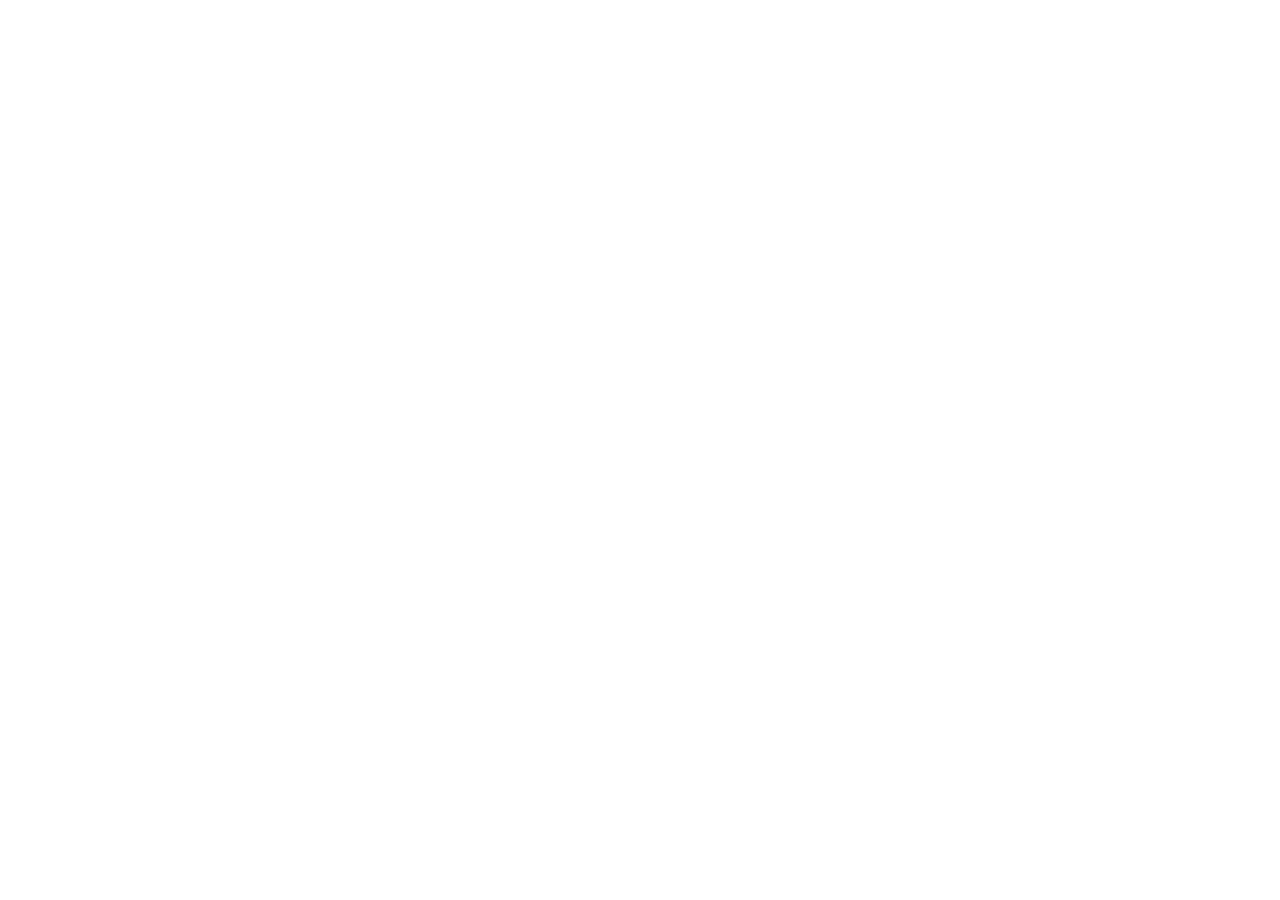
==== index.html @ 7d46a233 "Deploy SmartCanteen+ demo" ====
<!doctype html>
<html lang="th">
  <head>
    <meta charset="UTF-8" />
    <meta name="viewport" content="width=device-width, initial-scale=1.0" />
    <meta name="theme-color" content="#6d36c8" />
    <title>SmartCanteen+</title>
    <script type="module" crossorigin src="/SmartCanteen-Plus-Demo/assets/index-C2CL56dM.js"></script>
    <link rel="stylesheet" crossorigin href="/SmartCanteen-Plus-Demo/assets/index-DDewKXZe.css">
  </head>
  <body>
    <div id="root"></div>
  </body>
</html>
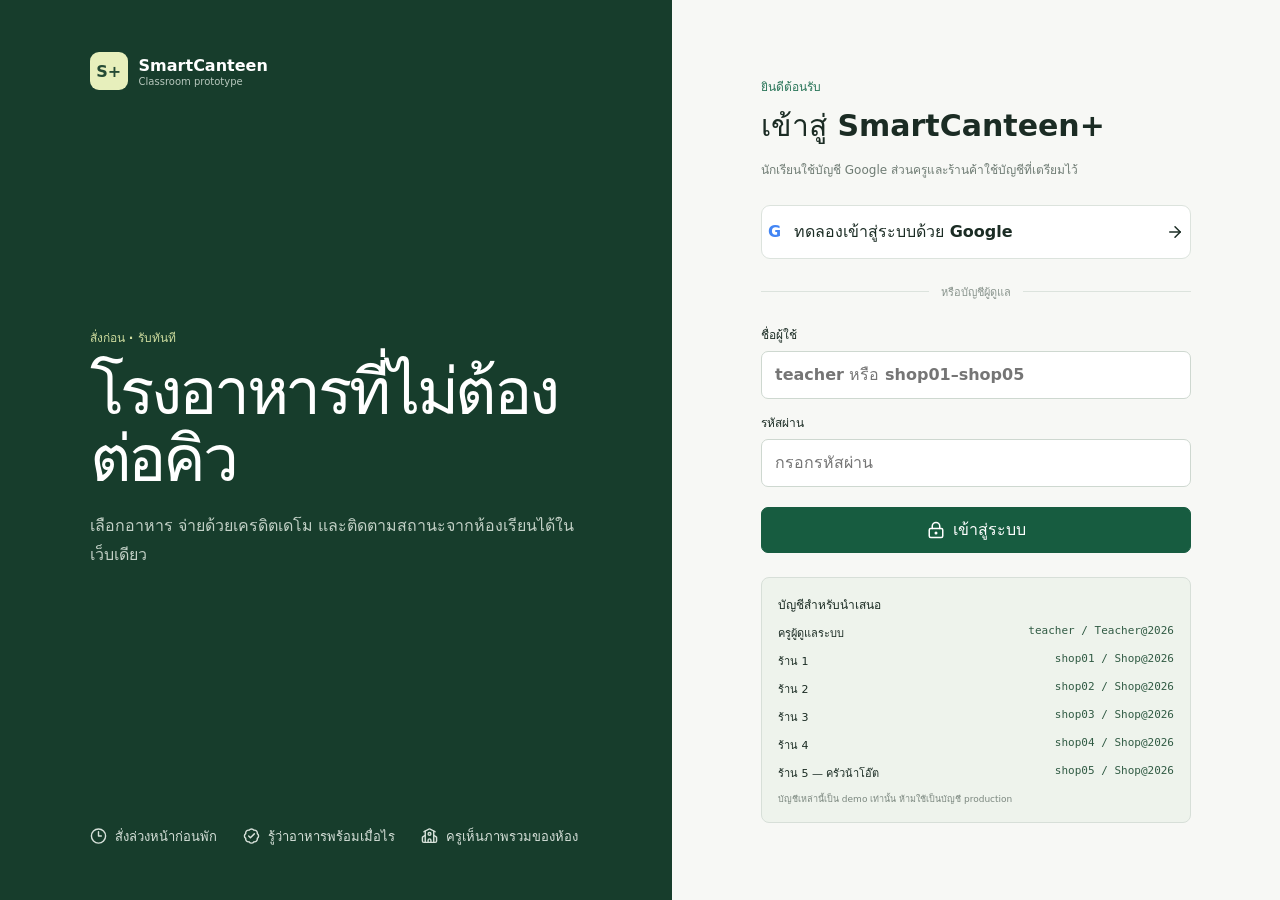
==== commit 330df507: "Add OAuth privacy and terms pages" ====
--- a/index.html
+++ b/index.html
@@ -5,8 +5,8 @@
     <meta name="viewport" content="width=device-width, initial-scale=1.0" />
     <meta name="theme-color" content="#6d36c8" />
     <title>SmartCanteen+</title>
-    <script type="module" crossorigin src="/SmartCanteen-Plus-Demo/assets/index-C2CL56dM.js"></script>
-    <link rel="stylesheet" crossorigin href="/SmartCanteen-Plus-Demo/assets/index-DDewKXZe.css">
+    <script type="module" crossorigin src="/assets/index-BUdzthE3.js"></script>
+    <link rel="stylesheet" crossorigin href="/assets/index-DDewKXZe.css">
   </head>
   <body>
     <div id="root"></div>
--- a/assets/index-DDewKXZe.css
+++ b/assets/index-DDewKXZe.css
@@ -0,0 +1 @@
+@import"https://fonts.googleapis.com/css2?family=IBM+Plex+Sans+Thai:wght@400;500;600;700&display=swap";:root{font-family:IBM Plex Sans Thai,system-ui,sans-serif;color:#231b2e;background:#f6f4f8;font-synthesis:none;--purple: #6d36c8;--purple-dark: #4a168f;--lavender: #eddcff;--green: #16825d;--border: #e6e0e9}body{margin:0;min-width:320px;min-height:100vh}button,input{font:inherit}.app-shell{min-height:100vh;display:grid;grid-template-columns:245px 1fr}.sidebar{background:#21152f;color:#fff;padding:28px 20px;position:fixed;inset:0 auto 0 0;width:245px;display:flex;flex-direction:column;z-index:4}.brand{display:flex;align-items:center;gap:11px;font-size:18px;font-weight:700;padding:0 7px 30px}.brand-mark{width:36px;height:36px;display:grid;place-items:center;border-radius:12px;background:linear-gradient(145deg,#c8a8ff,#8650df);color:#241535}.sidebar nav{display:grid;gap:7px}.sidebar nav button{background:transparent;border:0;color:#baafc8;border-radius:12px;padding:12px 14px;display:flex;align-items:center;gap:13px;text-align:left;transition:.2s}.sidebar nav button:hover,.sidebar nav button.active{background:#3b2850;color:#fff}.sidebar-foot{margin-top:auto;background:#2e2040;border:1px solid #493760;padding:13px;border-radius:14px;display:flex;gap:10px;align-items:flex-start}.sidebar-foot strong,.sidebar-foot small{display:block}.sidebar-foot strong{font-size:12px}.sidebar-foot small{color:#a99cb9;font-size:10px;margin-top:2px}.status-dot{width:8px;height:8px;flex:0 0 8px;border-radius:50%;background:#f3a638;display:inline-block}.status-dot.online{background:#35c58b;box-shadow:0 0 0 4px #35c58b21}main{grid-column:2;min-width:0}.topbar{height:98px;background:#ffffffdb;-webkit-backdrop-filter:blur(16px);backdrop-filter:blur(16px);border-bottom:1px solid var(--border);display:flex;justify-content:space-between;align-items:center;padding:18px clamp(24px,4vw,58px);position:sticky;top:0;z-index:3}.topbar h1{font-size:24px;margin:2px 0 0}.eyebrow{color:#7b7086;text-transform:uppercase;letter-spacing:.07em;font-size:11px;font-weight:600;margin:0}.top-actions{display:flex;gap:12px;align-items:center}.icon-button{border:1px solid var(--border);background:#fff;border-radius:50%;width:42px;height:42px;display:grid;place-items:center;color:#5d5267}.avatar{width:42px;height:42px;display:grid;place-items:center;border-radius:50%;background:#e7d3ff;color:#57229b;font-weight:700}.avatar.large{width:54px;height:54px;font-size:20px}.avatar.small{width:38px;height:38px}.content{padding:26px clamp(24px,4vw,58px) 60px;max-width:1450px;margin:0 auto}.demo-banner{display:flex;align-items:center;gap:10px;background:#fff8dd;color:#69550c;border:1px solid #efdfa1;padding:11px 15px;border-radius:12px;font-size:12px;margin-bottom:22px}.dashboard-grid{display:grid;grid-template-columns:minmax(0,1fr) 310px;gap:24px}.primary-column{min-width:0}.balance-card{background:radial-gradient(circle at 85% 20%,rgba(255,255,255,.25),transparent 25%),linear-gradient(135deg,#7c3bd1,#a65ee4 55%,#cd83eb);color:#fff;border-radius:25px;padding:26px 28px 22px;min-height:216px;display:flex;flex-direction:column;box-shadow:0 18px 40px #662ba630;overflow:hidden;position:relative}.balance-card:after{content:"";position:absolute;width:180px;height:180px;border:35px solid rgba(255,255,255,.09);border-radius:50%;right:-75px;bottom:-110px}.card-top,.card-bottom{display:flex;align-items:center;justify-content:space-between;position:relative;z-index:1}.card-top{font-size:13px}.pill{background:#ffffffe6;color:var(--green);padding:7px 11px;border-radius:99px;display:inline-flex;gap:8px;align-items:center;font-size:11px;font-weight:600}.pill.danger{color:#b22e45}.balance{font-size:clamp(39px,5vw,58px);margin:20px 0 auto;letter-spacing:-.04em;position:relative;z-index:1}.card-bottom{border-top:1px solid rgba(255,255,255,.25);padding-top:16px;font-size:12px}.card-bottom span{display:flex;align-items:center;gap:8px}.section-block{margin-top:30px}.section-heading{display:flex;align-items:end;justify-content:space-between;margin-bottom:14px}.section-heading h2,.flow-card h2,.history-card h2{margin:3px 0 0;font-size:20px}.text-button{color:var(--purple);border:0;background:transparent;font-weight:600;font-size:12px}.text-button.centered{display:block;margin:10px auto 0}.quick-grid{display:grid;grid-template-columns:repeat(2,1fr);gap:14px}.quick-card{border:1px solid var(--border);background:#fff;border-radius:17px;padding:18px;display:grid;grid-template-columns:auto 1fr auto;align-items:center;gap:14px;text-align:left;transition:.2s}.quick-card:hover{transform:translateY(-2px);box-shadow:0 12px 28px #301f4014}.quick-card.purple{background:var(--lavender);border-color:transparent}.quick-icon{width:46px;height:46px;background:#f5edff;color:var(--purple);display:grid;place-items:center;border-radius:14px}.quick-card:not(.purple) .quick-icon{background:#f4f1f6}.quick-card strong,.quick-card small{display:block}.quick-card strong{font-size:15px}.quick-card small{color:#766b80;font-size:11px;margin-top:3px}.quick-card b{color:var(--purple);font-size:19px}.transaction-list{background:#fff;border:1px solid var(--border);border-radius:17px;overflow:hidden}.transaction-row{display:grid;grid-template-columns:auto 1fr auto auto;align-items:center;gap:13px;padding:15px 17px;border-bottom:1px solid #eeeaf0}.transaction-row:last-child{border-bottom:0}.tx-icon{width:39px;height:39px;border-radius:12px;display:grid;place-items:center;background:#f2eef4;color:#675b70}.tx-icon.positive{background:#e4f8ef;color:var(--green)}.tx-main strong,.tx-main span,.tx-meta strong,.tx-meta span{display:block}.tx-main strong,.tx-meta strong{font-size:13px}.tx-main span,.tx-meta span{color:#857a8d;font-size:10px;margin-top:2px}.tx-meta{text-align:right}.tx-label{background:#f4f0f6;color:#776c80;font-size:9px;padding:4px 7px;border-radius:99px}.green{color:var(--green)!important}.red{color:#c43b50!important}.info-column{display:grid;align-content:start;gap:16px}.profile-card,.security-card,.summary-card,.flow-card,.history-card{background:#fff;border:1px solid var(--border);border-radius:19px;padding:21px}.profile-head{display:flex;gap:13px;align-items:center}.profile-head strong,.profile-head span{display:block}.profile-head strong{font-size:14px}.profile-head span{color:#857a8d;font-size:11px;margin-top:3px}.divider{height:1px;background:var(--border);margin:18px 0}.detail-row{display:flex;justify-content:space-between;font-size:12px}.secondary-button,.primary-button{width:100%;border-radius:12px;min-height:44px;display:flex;align-items:center;justify-content:center;gap:8px;font-weight:600}.secondary-button{border:1px solid var(--border);background:#faf8fb;margin-top:17px;color:#4e4258}.danger-outline{color:#b23048;border-color:#efc3cb;background:#fff8f9}.security-card{display:flex;gap:13px;background:#f0e9fb;border-color:#e3d5f7}.shield-bubble{width:43px;height:43px;flex:0 0 43px;display:grid;place-items:center;background:#fff;color:var(--purple);border-radius:14px}.security-card strong{font-size:13px}.security-card p{color:#71647c;font-size:10px;line-height:1.6;margin:5px 0 0}.flow-layout{display:grid;grid-template-columns:minmax(0,680px) 300px;gap:24px;align-items:start}.flow-card{padding:clamp(24px,4vw,42px)}.flow-card h2{font-size:25px}.muted{color:#817688;font-size:12px}.stepper{display:flex;align-items:center;margin-bottom:30px}.stepper span{width:28px;height:28px;border-radius:50%;border:1px solid var(--border);display:grid;place-items:center;color:#968b9e;font-size:11px}.stepper span.done{background:var(--purple);color:#fff;border-color:var(--purple)}.stepper i{height:1px;flex:1;background:var(--border)}.amount-grid{display:grid;grid-template-columns:repeat(3,1fr);gap:10px;margin:24px 0}.amount-grid button{border:1px solid var(--border);background:#fff;border-radius:12px;min-height:50px;font-weight:600;color:#4c4057}.amount-grid button.selected{border:2px solid var(--purple);background:#f5edff;color:var(--purple)}.field-label{display:grid;gap:7px;font-size:12px;font-weight:600;margin:18px 0}.field-label input{border:1px solid #d9d1dd;border-radius:11px;min-height:47px;padding:0 14px;outline:none}.field-label input:focus{border-color:var(--purple);box-shadow:0 0 0 3px #6d36c81a}.field-label small{color:#8e8395;font-weight:400}.primary-button{border:0;background:var(--purple);color:#fff;margin-top:22px}.primary-button:hover{background:var(--purple-dark)}.primary-button:disabled{cursor:not-allowed;opacity:.45}.summary-card h3{margin:5px 0 15px}.summary-line,.summary-total{display:flex;justify-content:space-between;align-items:center;font-size:12px;padding:12px 0;border-bottom:1px solid var(--border)}.summary-total{border:0;margin-top:8px;font-size:14px}.summary-total strong{color:var(--purple);font-size:18px}.safe-note{background:#edf8f3;color:#376c59;border-radius:11px;padding:10px;display:flex;gap:8px;font-size:10px;line-height:1.5}.check-list{padding-left:18px;color:#706576;font-size:11px;line-height:2}.qr-wrap{text-align:center;margin:22px auto}.qr-wrap strong,.qr-wrap span{display:block}.qr-wrap strong{font-size:25px;margin-top:13px}.qr-wrap span{color:#887d90;font-size:10px}.qr-code{width:190px;height:190px;margin:auto;padding:15px;display:grid;grid-template-columns:repeat(9,1fr);grid-template-rows:repeat(9,1fr);gap:2px;background:#fff;border:1px solid var(--border);box-shadow:0 14px 35px #301f401f}.qr-code i.dark{background:#24172e}.waiting{display:flex;align-items:center;gap:11px;background:#fff8df;padding:12px;border-radius:12px;color:#68540a}.waiting strong,.waiting small{display:block}.waiting strong{font-size:12px}.waiting small{font-size:9px}.spinner{width:22px;height:22px;border-radius:50%;border:2px solid #dbc975;border-top-color:#7d6508;animation:spin 1s linear infinite}@keyframes spin{to{transform:rotate(360deg)}}.recipient-preview{display:flex;gap:11px;align-items:center;padding:12px;background:#edf8f3;border-radius:12px;color:#356a57}.recipient-preview.invalid{background:#fff0f2;color:#9c3042}.recipient-preview strong,.recipient-preview small{display:block}.recipient-preview strong{font-size:12px}.recipient-preview small{font-size:10px;opacity:.75}.history-card{padding:0;overflow:hidden}.history-head{padding:24px;display:flex;justify-content:space-between;align-items:end}.history-head>span{color:#8e8395;font-size:11px}.filters{display:flex;gap:8px;padding:0 24px 18px;overflow-x:auto}.filters button{border:1px solid var(--border);background:#fff;color:#786d80;border-radius:99px;padding:7px 14px;white-space:nowrap;font-size:11px}.filters button.active{background:var(--purple);color:#fff;border-color:var(--purple)}.large-list{border:0;border-radius:0}.large-list .transaction-row{padding:18px 24px}.empty-state{min-height:250px;display:flex;flex-direction:column;gap:8px;align-items:center;justify-content:center;color:#9a90a1}.empty-state strong{color:#554a5e}.toast{position:fixed;right:26px;bottom:26px;z-index:10;background:#251a2e;color:#fff;border-radius:12px;padding:13px 18px;display:flex;gap:9px;align-items:center;box-shadow:0 16px 45px #1c122340;font-size:12px}.toast span{color:#53d7a2;font-size:18px}.mobile-nav{display:none}.icon{display:block}@media(max-width:1000px){.dashboard-grid{grid-template-columns:1fr}.info-column{grid-template-columns:repeat(2,1fr)}.flow-layout{grid-template-columns:1fr}.summary-card{order:-1}}@media(max-width:720px){.app-shell{display:block}.sidebar{display:none}main{padding-bottom:76px}.topbar{height:82px;padding:14px 18px}.topbar h1{font-size:19px}.content{padding:16px 14px 28px}.demo-banner{align-items:flex-start;font-size:10px}.dashboard-grid{display:block}.info-column{grid-template-columns:1fr;margin-top:18px}.balance-card{min-height:190px;border-radius:21px;padding:21px}.balance{font-size:42px}.quick-card{grid-template-columns:auto 1fr;padding:14px}.quick-card b{display:none}.quick-icon{width:40px;height:40px}.transaction-row{grid-template-columns:auto 1fr auto;gap:10px}.tx-label{display:none}.tx-main span{max-width:125px;overflow:hidden;white-space:nowrap;text-overflow:ellipsis}.mobile-nav{position:fixed;display:grid;grid-template-columns:repeat(4,1fr);inset:auto 0 0;height:72px;background:#fffffff5;-webkit-backdrop-filter:blur(15px);backdrop-filter:blur(15px);border-top:1px solid var(--border);z-index:6;padding-bottom:env(safe-area-inset-bottom)}.mobile-nav button{border:0;background:transparent;color:#8c8094;display:flex;flex-direction:column;align-items:center;justify-content:center;gap:3px;font-size:9px}.mobile-nav button.active{color:var(--purple)}.flow-card,.summary-card{border-radius:16px}.amount-grid{grid-template-columns:repeat(2,1fr)}.toast{right:14px;left:14px;bottom:87px;justify-content:center}.top-actions .icon-button{display:none}}:root{font-family:IBM Plex Sans Thai,system-ui,sans-serif;color:#1b2c24;background:#f4f6f2;--ink:#1b2c24;--muted:#6f7c74;--green:#175c40;--green-2:#267356;--soft:#eaf1eb;--line:#dce3dd;--surface:#fff;--danger:#ad3a42;--amber:#b97818}*{box-sizing:border-box}body{margin:0;min-width:320px;min-height:100vh;background:#f4f6f2}button,input,select{font:inherit}button{cursor:pointer}button:focus-visible,input:focus-visible,select:focus-visible{outline:3px solid #9bb9a6;outline-offset:2px}.kicker{margin:0 0 6px;color:var(--green-2);font-size:12px;font-weight:600}.muted{color:var(--muted);line-height:1.6}.wordmark{display:flex;align-items:center;gap:11px}.wordmark>span{display:grid;place-items:center;width:38px;height:38px;border-radius:9px;background:var(--green);color:#fff;font-weight:700}.wordmark strong,.wordmark small{display:block}.wordmark small{color:#819087;font-size:10px;margin-top:1px}.wordmark.light{color:#fff}.wordmark.light>span{background:#e7efbc;color:#244a35}.wordmark.light small{color:#b7c7bd}.login-page{min-height:100vh;display:grid;grid-template-columns:minmax(380px,1.05fr) minmax(430px,.95fr)}.login-story{padding:52px clamp(42px,7vw,96px);background:#173d2c;color:#fff;display:flex;flex-direction:column;justify-content:space-between}.story-copy{max-width:620px}.story-copy .kicker{color:#cfdd9f}.story-copy h1{font-size:clamp(44px,5vw,72px);line-height:1.04;letter-spacing:-.05em;margin:12px 0 20px;max-width:700px}.story-copy>p:last-child{color:#c2d0c6;max-width:520px;line-height:1.8}.story-points{display:flex;gap:26px;flex-wrap:wrap;color:#d7e1da;font-size:13px}.story-points span{display:flex;align-items:center;gap:8px}.story-points svg{width:17px}.login-panel{display:grid;place-items:center;padding:40px;background:#f7f8f5}.login-box{width:min(100%,430px)}.login-box h2{font-size:30px;margin:5px 0 8px}.google-button{width:100%;min-height:54px;margin-top:25px;border:1px solid var(--line);border-radius:9px;background:#fff;color:var(--ink);display:flex;align-items:center;justify-content:center;gap:13px;font-weight:600}.google-button svg{margin-left:auto}.google-mark{font-weight:700;color:#4285f4}.divider-label{display:flex;align-items:center;gap:12px;color:#8a958e;font-size:11px;margin:24px 0}.divider-label:before,.divider-label:after{content:"";height:1px;background:var(--line);flex:1}.login-box form label,.wallet-tabs label,.checkout-sheet label,.account-card label,.settings-card label{display:grid;gap:7px;font-size:12px;font-weight:600;margin:14px 0}.login-box input,.wallet-tabs input,.checkout-sheet select,.account-card select,.settings-card input,.filter-row select{width:100%;min-height:48px;border:1px solid #ced8d0;border-radius:7px;background:#fff;padding:0 13px;color:var(--ink);font-size:16px}.form-error{color:var(--danger);font-size:12px}.primary-button,.secondary-button{min-height:46px;border-radius:7px;padding:0 16px;font-weight:600;display:inline-flex;align-items:center;justify-content:center;gap:8px}.primary-button{border:1px solid var(--green);background:var(--green);color:#fff}.primary-button:disabled{opacity:.45;cursor:not-allowed}.secondary-button{border:1px solid var(--line);background:#fff;color:var(--green)}.login-box .primary-button{width:100%;margin-top:6px}.demo-credentials{margin-top:24px;padding:16px;border:1px solid #d7dfd8;border-radius:8px;background:#eef3ec}.demo-credentials>strong{font-size:12px}.demo-credentials>div{display:flex;justify-content:space-between;gap:14px;margin-top:10px;font-size:11px}.demo-credentials code{font-family:ui-monospace,monospace;color:#315b44}.demo-credentials small{display:block;color:#7b877f;font-size:9px;line-height:1.5;margin-top:11px}.shell{min-height:100vh;display:grid;grid-template-columns:236px 1fr}.side-nav{position:fixed;inset:0 auto 0 0;width:236px;background:#fff;border-right:1px solid var(--line);padding:24px 18px;display:flex;flex-direction:column;z-index:10}.side-nav nav{display:grid;gap:5px;margin-top:34px}.side-nav nav button{border:0;background:transparent;min-height:46px;border-radius:7px;padding:0 13px;display:flex;align-items:center;gap:12px;color:#6e7a72;text-align:left}.side-nav nav button.is-active{background:#eaf1eb;color:#184f38;font-weight:600}.side-profile{margin-top:auto;padding-top:18px;border-top:1px solid var(--line);display:grid;grid-template-columns:auto 1fr auto;align-items:center;gap:10px}.side-profile strong,.side-profile small{display:block;white-space:nowrap;overflow:hidden;text-overflow:ellipsis}.side-profile strong{font-size:11px}.side-profile small{font-size:9px;color:var(--muted)}.side-profile button{border:0;background:transparent;color:#7c887f;padding:8px}.avatar{width:36px;height:36px;display:grid;place-items:center;border-radius:50%;background:#dfe9df;color:#28523a;font-weight:700}.avatar.large{width:64px;height:64px;font-size:24px}.workspace{grid-column:2;min-width:0}.app-header{height:94px;padding:18px clamp(24px,4vw,54px);background:#fffffff0;border-bottom:1px solid var(--line);display:flex;align-items:center;justify-content:space-between;position:sticky;top:0;z-index:7}.app-header p{margin:0;color:var(--muted);font-size:11px}.app-header h1{margin:3px 0 0;font-size:23px;font-weight:600}.header-profile{display:flex;align-items:center;gap:11px;font-size:12px}.page-content{max-width:1240px;margin:0 auto;padding:30px clamp(24px,4vw,54px) 64px}.bottom-nav{display:none}.notice{position:fixed;right:24px;bottom:24px;background:#173d2c;color:#fff;padding:12px 17px;border-radius:7px;z-index:30;font-size:12px;box-shadow:0 12px 35px #0d2a1c2e}.wallet-hero{background:#173d2c;color:#fff;min-height:210px;border-radius:11px;padding:28px;display:flex;justify-content:space-between;align-items:flex-start}.wallet-hero span,.wallet-hero small,.wallet-hero strong{display:block}.wallet-hero span{color:#cbd8ce;font-size:12px}.wallet-hero strong{font-size:48px;letter-spacing:-.04em;margin:14px 0}.wallet-hero small{color:#aebfb3;font-size:10px}.wallet-hero button{border:1px solid #698273;background:transparent;color:#fff;padding:10px 13px;border-radius:6px;font-size:11px}.active-order{width:100%;margin-top:14px;border:1px solid #d9e4d9;background:#fff;border-radius:9px;padding:15px 17px;display:grid;grid-template-columns:auto 1fr auto;align-items:center;gap:12px;text-align:left;color:var(--ink)}.active-order small,.active-order strong{display:block}.active-order small{font-size:10px;color:var(--muted)}.active-order strong{font-size:13px;margin-top:3px}.status-dot{width:8px;height:8px;border-radius:50%;background:#aeb7b1}.status-new{background:#b97818!important}.status-accepted{background:#517b9d!important}.status-preparing{background:#916faa!important}.status-ready{background:#238058!important}.status-completed{background:#637168!important}.status-cancelled{background:#ad3a42!important}.home-actions{display:grid;grid-template-columns:1fr 1fr;gap:12px;margin:24px 0}.home-actions button{border:1px solid var(--line);background:#fff;border-radius:9px;padding:20px;display:flex;align-items:center;gap:14px;text-align:left;color:var(--ink)}.home-actions svg{color:var(--green)}.home-actions strong,.home-actions small{display:block}.home-actions strong{font-size:14px}.home-actions small{font-size:10px;color:var(--muted);margin-top:3px}.section{margin-top:30px}.section-title{display:flex;justify-content:space-between;align-items:end;margin-bottom:12px}.section-title h2{font-size:18px;margin:0}.section-title>button{border:0;background:transparent;color:var(--green);font-size:11px}.menu-preview{background:#fff;border:1px solid var(--line);border-radius:9px;overflow:hidden}.menu-preview>button{width:100%;border:0;border-bottom:1px solid #edf0ed;background:#fff;display:grid;grid-template-columns:auto 1fr auto;align-items:center;gap:12px;text-align:left;padding:14px}.menu-preview>button:last-child{border-bottom:0}.menu-preview strong,.menu-preview small{display:block}.menu-preview strong{font-size:12px}.menu-preview small{font-size:9px;color:var(--muted);margin-top:2px}.menu-preview b{font-size:12px}.food-thumb{width:38px;height:38px;border-radius:8px;background:#e8eee2;color:#486044;display:grid;place-items:center;font-weight:700}.food-thumb.large{width:68px;height:68px;font-size:20px}.shop-tabs{display:flex;gap:8px;overflow:auto;padding-bottom:3px}.shop-tabs button{border:1px solid var(--line);background:#fff;color:#66736b;border-radius:6px;padding:9px 14px;white-space:nowrap;font-size:11px}.shop-tabs button.is-active{background:#173d2c;color:#fff;border-color:#173d2c}.search-box{max-width:460px;height:46px;background:#fff;border:1px solid var(--line);border-radius:7px;display:flex;align-items:center;gap:10px;padding:0 13px;margin:18px 0}.search-box input{border:0;outline:0;width:100%;font-size:16px}.menu-list{display:grid;grid-template-columns:1fr 1fr;gap:10px}.menu-list article{border:1px solid var(--line);background:#fff;border-radius:9px;padding:14px;display:grid;grid-template-columns:auto 1fr auto;gap:13px;align-items:center}.menu-list article.is-disabled{opacity:.5}.menu-list p{font-size:10px;color:var(--muted);margin:4px 0}.menu-list b{font-size:12px;color:var(--green)}.add-button,.stepper-control button{width:34px;height:34px;border:1px solid #cbd8ce;background:#fff;color:var(--green);border-radius:6px;display:grid;place-items:center}.stepper-control{display:flex;align-items:center;gap:9px}.stepper-control span{min-width:14px;text-align:center;font-size:12px}.cart-bar{position:fixed;right:28px;bottom:24px;background:#173d2c;color:#fff;border-radius:9px;padding:11px 12px 11px 18px;display:flex;align-items:center;gap:30px;z-index:12;box-shadow:0 14px 35px #14362638}.cart-bar small,.cart-bar strong{display:block}.cart-bar small{font-size:9px;color:#c5d4ca}.cart-bar button{border:0;background:#e4edbd;color:#244631;border-radius:6px;padding:10px 16px;font-weight:600}.modal-backdrop{position:fixed;inset:0;background:#131f1970;display:grid;place-items:center;padding:18px;z-index:40}.checkout-sheet{width:min(100%,480px);max-height:90vh;overflow:auto;background:#fff;border-radius:12px;padding:24px}.checkout-sheet header{display:flex;justify-content:space-between}.checkout-sheet header h2{margin:0}.checkout-sheet header>button{border:0;background:transparent;color:var(--muted)}.checkout-row{display:flex;justify-content:space-between;padding:13px 0;border-bottom:1px solid #edf0ed;font-size:12px}.checkout-total{display:flex;justify-content:space-between;margin-top:18px}.checkout-total strong{font-size:20px}.balance-ok{color:var(--green);font-size:11px}.checkout-sheet .primary-button{width:100%}.orders-list{display:grid;gap:12px}.order-card{background:#fff;border:1px solid var(--line);border-radius:9px;padding:20px}.order-card header,.order-card footer{display:flex;justify-content:space-between;align-items:center}.order-card h2{margin:3px 0 0;font-size:22px}.order-card small{color:var(--muted)}.status-badge{font-size:10px;border-radius:99px;padding:6px 9px;background:#edf0ed}.order-items{display:flex;gap:8px;flex-wrap:wrap;margin:18px 0}.order-items span{font-size:11px;background:#f2f4f1;padding:6px 8px;border-radius:5px}.order-card footer{font-size:12px}.status-track{display:grid;grid-template-columns:repeat(5,1fr);gap:4px;margin-top:16px}.status-track i{height:3px;background:#e1e6e2}.status-track i.done{background:#39775a}.empty-state,.empty-small{min-height:220px;display:flex;flex-direction:column;align-items:center;justify-content:center;text-align:center;color:#89938c}.empty-state strong{color:#405047;margin-top:10px}.empty-state p{font-size:11px}.wallet-layout{display:grid;grid-template-columns:minmax(0,1fr) 340px;gap:18px}.balance-block{background:#173d2c;color:#fff;border-radius:9px;padding:24px}.balance-block span,.balance-block strong{display:block}.balance-block span{font-size:11px;color:#c6d3ca}.balance-block strong{font-size:38px;margin-top:8px}.wallet-tabs{display:grid;grid-template-columns:1fr 1fr;gap:12px;margin-top:12px}.wallet-tabs>section,.transaction-panel,.panel,.settings-card,.account-card{background:#fff;border:1px solid var(--line);border-radius:9px;padding:20px}.wallet-tabs h2,.transaction-panel h2,.settings-card h2{font-size:17px;margin:0}.button-row{display:flex;gap:8px}.button-row>*{flex:1}.qr-result{text-align:center;padding-top:18px}.qr-result img{width:180px;max-width:100%}.qr-result strong,.qr-result p{display:block}.qr-result p{font-size:9px;color:var(--muted);line-height:1.5}.transaction-row{display:flex;align-items:center;justify-content:space-between;padding:12px 0;border-bottom:1px solid #edf0ed}.transaction-row strong,.transaction-row small{display:block}.transaction-row strong{font-size:11px}.transaction-row small{font-size:8px;color:var(--muted);margin-top:3px}.transaction-row b{font-size:11px}.transaction-row b.positive{color:var(--green)}.account-card{max-width:560px;text-align:center;margin:auto}.account-card h2{margin:14px 0 2px}.account-card p{margin:0;color:var(--muted);font-size:12px}.account-card label{text-align:left;margin-top:24px}.demo-note{background:#edf2ea;color:#586a5e;border-radius:6px;padding:12px;font-size:10px;line-height:1.6;margin:16px 0}.danger{color:var(--danger)}.queue-summary,.metric-grid{display:grid;grid-template-columns:repeat(3,1fr);gap:10px;margin-bottom:18px}.queue-summary>div,.metric-grid article{background:#fff;border:1px solid var(--line);border-radius:8px;padding:18px}.queue-summary span,.queue-summary strong,.metric-grid span,.metric-grid strong{display:block}.queue-summary span,.metric-grid span{font-size:10px;color:var(--muted)}.queue-summary strong,.metric-grid strong{font-size:24px;margin-top:6px}.seller-orders{display:grid;grid-template-columns:repeat(2,minmax(0,1fr));gap:12px}.seller-orders article{background:#fff;border:1px solid var(--line);border-radius:9px;padding:18px}.seller-orders header,.seller-orders header>div,.seller-orders footer{display:flex;align-items:center;justify-content:space-between}.seller-orders header>div{justify-content:flex-start;gap:10px}.seller-orders h2{font-size:24px;margin:0}.seller-orders small{font-size:9px;color:var(--muted)}.seller-items{margin:17px 0}.seller-items>div{display:grid;grid-template-columns:28px 1fr;gap:8px;padding:6px 0;font-size:12px}.seller-orders footer{gap:8px}.seller-orders footer .primary-button{margin-left:auto}.text-danger{border:0;background:transparent;color:var(--danger);font-size:9px}.manage-list{background:#fff;border:1px solid var(--line);border-radius:9px;overflow:hidden}.manage-list>div{display:grid;grid-template-columns:auto 1fr auto;align-items:center;gap:12px;padding:14px;border-bottom:1px solid #edf0ed}.manage-list>div:last-child{border-bottom:0}.manage-list strong,.manage-list small{display:block}.manage-list strong{font-size:12px}.manage-list small{font-size:9px;color:var(--muted)}.availability{border:1px solid var(--line);background:#f3f4f2;color:#78837c;border-radius:99px;padding:6px 10px;font-size:9px}.availability.on{background:#e8f3eb;color:#23704d;border-color:#cfe2d4}.class-mark{width:38px;height:38px;display:grid;place-items:center;background:#e8eee7;border-radius:7px;font-size:10px;font-weight:700}.filter-row{display:flex;align-items:end;justify-content:space-between;margin-bottom:16px}.filter-row label{display:grid;gap:6px;font-size:10px}.filter-row select{min-width:180px}.filter-row>span{color:var(--muted);font-size:9px}.metric-grid{grid-template-columns:repeat(4,1fr)}.dashboard-columns{display:grid;grid-template-columns:1.4fr 1fr;gap:12px}.rank-row,.status-row{display:grid;grid-template-columns:auto 1fr auto;align-items:center;gap:10px;padding:12px 0;border-bottom:1px solid #edf0ed}.rank-row>span{width:25px;height:25px;border-radius:50%;display:grid;place-items:center;background:#edf2eb;font-size:9px}.rank-row strong,.rank-row b,.status-row strong,.status-row b{font-size:11px}.status-row strong{text-transform:capitalize}.empty-small{min-height:150px;font-size:11px}.table-list>div{display:grid;grid-template-columns:70px 1fr 1fr 80px 80px;gap:10px;padding:12px 0;border-bottom:1px solid #edf0ed;font-size:10px}.table-list em{font-style:normal;color:var(--muted)}.settings-card{max-width:520px}.settings-card label{display:grid;gap:7px;font-size:11px;margin-top:18px}@media(max-width:900px){.login-page{grid-template-columns:1fr}.login-story{min-height:360px;padding:36px}.login-panel{padding:34px 20px}.story-copy h1{font-size:44px}.wallet-layout,.wallet-tabs,.seller-orders,.dashboard-columns{grid-template-columns:1fr}.metric-grid{grid-template-columns:1fr 1fr}.menu-list{grid-template-columns:1fr}}@media(max-width:720px){.shell{display:block}.side-nav{display:none}.workspace{display:block}.app-header{height:78px;padding:14px 16px}.app-header h1{font-size:19px}.header-profile>span:first-child{display:none}.page-content{padding:18px 14px 96px}.bottom-nav{position:fixed;display:grid;grid-template-columns:repeat(5,1fr);inset:auto 0 0;background:#fffffff7;border-top:1px solid var(--line);z-index:20;padding:6px 4px calc(6px + env(safe-area-inset-bottom));min-height:70px}.bottom-nav button{border:0;background:transparent;color:#7d8981;display:flex;flex-direction:column;align-items:center;justify-content:center;gap:3px;font-size:9px;min-width:0}.bottom-nav button.is-active{color:var(--green);font-weight:600}.login-story{min-height:330px;padding:28px 22px}.story-copy h1{font-size:38px}.story-points{gap:12px}.login-panel{padding:28px 18px}.wallet-hero{min-height:180px;padding:21px}.wallet-hero strong{font-size:40px}.home-actions{grid-template-columns:1fr}.food-thumb.large{width:54px;height:54px}.menu-list article{padding:12px}.cart-bar{left:12px;right:12px;bottom:82px;justify-content:space-between}.checkout-sheet{align-self:end;border-radius:13px 13px 0 0;margin:-18px}.modal-backdrop{place-items:end center;padding:18px 18px 0}.queue-summary{grid-template-columns:repeat(3,1fr)}.queue-summary>div,.metric-grid article{padding:13px}.queue-summary strong,.metric-grid strong{font-size:19px}.seller-orders footer{flex-wrap:wrap}.filter-row{align-items:stretch;flex-direction:column;gap:10px}.filter-row select{width:100%}.table-list>div{grid-template-columns:58px 1fr auto}.table-list>div span:nth-of-type(2),.table-list>div em{display:none}.notice{left:14px;right:14px;bottom:84px;text-align:center}.demo-credentials>div{align-items:flex-start;flex-direction:column;gap:3px}}@media(max-width:420px){.story-points span:nth-child(3){display:none}.login-story{min-height:300px}.story-copy h1{font-size:34px}.shop-tabs{margin-right:-14px}.menu-list article{grid-template-columns:auto 1fr auto}.wallet-tabs>section,.transaction-panel,.panel,.settings-card,.account-card{padding:17px}.button-row{flex-direction:column}}@media(prefers-reduced-motion:reduce){*,*:before,*:after{scroll-behavior:auto!important;animation:none!important;transition:none!important}}.header-profile{border:0;background:transparent;color:var(--ink);padding:4px;border-radius:7px}.header-profile>svg{color:var(--muted)}.category-tabs{display:flex;gap:7px;overflow:auto;margin:12px 0 4px;padding-bottom:3px}.category-tabs button{border:1px solid var(--line);background:#fff;color:var(--muted);padding:7px 12px;border-radius:99px;white-space:nowrap;font-size:10px}.category-tabs button.is-active{background:#e5efe7;border-color:#bfd3c5;color:var(--green);font-weight:600}.menu-category{display:block;color:var(--green-2);font-size:8px;margin-bottom:3px}.food-photo{width:38px;height:38px;border-radius:8px;object-fit:cover;background:#e8eee2}.food-photo.large{width:68px;height:68px}.order-items.detailed{display:grid;gap:8px}.order-items.detailed>div{display:flex;align-items:center;gap:9px}.payment-receiver{display:grid;gap:3px;border:1px solid var(--line);background:#f5f7f3;border-radius:7px;padding:12px;margin:12px 0}.payment-receiver span,.payment-receiver small{font-size:9px;color:var(--muted)}.payment-receiver strong{font-size:12px}.payment-sheet{border-top:1px solid var(--line);margin-top:18px}.payment-sheet>span{display:block;font-size:10px;color:var(--muted);margin:4px 0}.recipient-filters{display:grid;grid-template-columns:1fr 120px;gap:8px}.recipient-filters label{margin:12px 0 6px}.recipient-filters input,.recipient-filters select,.seller-menu-list select{width:100%;min-height:42px;border:1px solid #ced8d0;border-radius:7px;background:#fff;padding:0 10px;color:var(--ink)}.recipient-list{display:grid;gap:6px;max-height:225px;overflow:auto;margin:8px 0 14px}.recipient-list>button{border:1px solid var(--line);background:#fff;border-radius:7px;display:grid;grid-template-columns:auto 1fr;gap:10px;align-items:center;text-align:left;padding:9px}.recipient-list>button.is-selected{border-color:#54846a;background:#edf4ee}.recipient-list strong,.recipient-list small{display:block}.recipient-list strong{font-size:11px}.recipient-list small{font-size:9px;color:var(--muted);margin-top:2px}.transfer-confirm{padding:10px 12px;background:#edf2ea;border-radius:6px;font-size:10px;margin-bottom:10px}.seller-menu-list>div{grid-template-columns:auto minmax(120px,1fr) 130px auto auto}.seller-menu-list label{font-size:8px;color:var(--muted)}.image-coming{border:1px dashed #cbd5ce;background:#f7f8f6;color:#88938c;border-radius:6px;padding:7px 9px;font-size:8px}.image-coming:disabled{cursor:not-allowed}@media(max-width:720px){.food-photo.large{width:54px;height:54px}.recipient-filters{grid-template-columns:1fr}.seller-menu-list>div{grid-template-columns:auto 1fr auto}.seller-menu-list label{grid-column:2/4}.seller-menu-list .image-coming{grid-column:2}.seller-menu-list .availability{grid-column:3}.category-tabs{margin-right:-14px}}.shop-context{display:flex;align-items:center;justify-content:space-between;background:#edf2ea;border-radius:8px;padding:12px 15px;margin-bottom:12px}.shop-context span{font-size:10px;color:var(--muted)}.shop-context strong{font-size:14px}.menu-create-card{background:#173d2c;color:#fff;border-radius:10px;padding:20px;margin-bottom:14px}.menu-create-card .kicker{color:#c9dba8}.menu-create-card h2{margin:0}.menu-create-card .section-title>svg{color:#dce9b6}.menu-create-card label{display:grid;gap:6px;font-size:9px;color:#cad8ce}.menu-create-card input,.menu-create-card select{min-height:43px;border:1px solid #587563;border-radius:7px;background:#fff;padding:0 11px;color:var(--ink)}.menu-create-card .primary-button{background:#e1ecb8;border-color:#e1ecb8;color:#244631;margin-top:13px}.menu-create-card>small{display:block;color:#b8c8bd;font-size:8px;margin-top:8px}.menu-form-grid{display:grid;grid-template-columns:1fr 150px;gap:10px}.classroom-list{display:grid;gap:10px}.classroom-card{background:#fff;border:1px solid var(--line);border-radius:9px;overflow:hidden}.classroom-summary{display:grid;grid-template-columns:1fr auto;align-items:center;gap:12px;padding:12px}.classroom-open{border:0;background:transparent;display:grid;grid-template-columns:auto 1fr auto;align-items:center;gap:12px;text-align:left;color:var(--ink)}.classroom-open strong,.classroom-open small{display:block}.classroom-open strong{font-size:13px}.classroom-open small{font-size:9px;color:var(--muted);margin-top:3px}.classroom-open>svg{color:var(--muted)}.student-control-list{border-top:1px solid var(--line);background:#fafbf9}.student-control-list>div{display:grid;grid-template-columns:auto 1fr auto;align-items:center;gap:11px;padding:12px 16px;border-bottom:1px solid #edf0ed}.student-control-list>div:last-child{border-bottom:0}.student-control-list strong,.student-control-list small{display:block}.student-control-list strong{font-size:11px}.student-control-list small{font-size:8px;color:var(--muted)}.topup-chart{margin:0 0 12px}.topup-chart select{border:1px solid var(--line);border-radius:6px;background:#fff;padding:7px 10px}.chart-total span,.chart-total strong{display:block}.chart-total span{font-size:9px;color:var(--muted)}.chart-total strong{font-size:22px}.bar-chart{height:150px;display:flex;align-items:end;gap:5px;padding-top:16px;border-bottom:1px solid var(--line)}.bar-column{height:100%;flex:1;display:flex;flex-direction:column;justify-content:end;align-items:center;gap:5px;min-width:0}.bar-column>span{width:min(24px,75%);min-height:2px;border-radius:4px 4px 0 0;background:#2d7757}.bar-column small{font-size:7px;color:var(--muted);white-space:nowrap}.bar-chart.is-empty .bar-column>span{background:#dfe5df}.chart-empty{text-align:center;color:var(--muted);font-size:9px;margin:10px 0 0}.teacher-shop-grid{display:grid;grid-template-columns:repeat(2,minmax(0,1fr));gap:12px}.teacher-shop-card{background:#fff;border:1px solid var(--line);border-radius:10px;padding:18px}.teacher-shop-card header{display:flex;justify-content:space-between;align-items:flex-start}.teacher-shop-card h2{margin:0;font-size:20px}.teacher-shop-card>p{color:var(--muted);font-size:10px;min-height:32px}.shop-metrics{display:grid;grid-template-columns:repeat(3,1fr);gap:7px}.shop-metrics>span{background:#f3f6f2;border-radius:7px;padding:10px}.shop-metrics small,.shop-metrics strong{display:block}.shop-metrics small{font-size:7px;color:var(--muted)}.shop-metrics strong{font-size:14px;margin-top:3px}.shop-menu-summary{border-top:1px solid var(--line);margin-top:14px;padding-top:12px}.shop-menu-summary strong{font-size:10px}.shop-menu-summary p{font-size:9px;color:var(--muted);line-height:1.6}.shop-active-orders{border-top:1px solid var(--line);margin-top:10px}.shop-active-orders>div{display:grid;grid-template-columns:auto 1fr auto;gap:8px;padding:9px 0;font-size:9px}.shop-active-orders em{font-style:normal;color:var(--green)}@media(max-width:720px){.menu-form-grid,.teacher-shop-grid{grid-template-columns:1fr}.classroom-summary{grid-template-columns:1fr auto}.student-control-list>div{padding:11px 12px}.bar-chart{height:130px}.bar-column small{font-size:6px}.demo-credentials{max-height:260px;overflow:auto}}.disabled-account{min-height:100vh;display:grid;place-items:center;padding:24px;background:#f4f6f2}.disabled-account>div{width:min(100%,430px);background:#fff;border:1px solid var(--line);border-radius:12px;padding:34px;text-align:center}.disabled-account .avatar{margin:0 auto 18px}.disabled-account h1{font-size:25px;margin:6px 0}.disabled-account p:not(.kicker){color:var(--muted);font-size:12px;margin:0 0 24px}.student-control-list>div{grid-template-columns:1fr auto;padding:8px 16px}.student-open{border:0;background:transparent;display:grid;grid-template-columns:auto 1fr auto;align-items:center;gap:11px;text-align:left;color:var(--ink);padding:4px;min-width:0}.student-open>svg{color:var(--muted)}.class-empty{display:block!important;text-align:center;color:var(--muted);font-size:10px;padding:18px!important}.student-detail-sheet{width:min(100%,560px);max-height:88vh;overflow:auto;background:#fff;border-radius:13px;padding:24px}.student-detail-sheet header{display:flex;justify-content:space-between;align-items:flex-start}.student-detail-sheet header h2{margin:2px 0;font-size:24px}.student-detail-sheet header small{color:var(--muted)}.student-detail-sheet header button{border:0;background:transparent;color:var(--muted)}.student-metrics{display:grid;grid-template-columns:repeat(3,1fr);gap:8px;margin:20px 0}.student-metrics span{background:#f2f5f1;border-radius:8px;padding:12px}.student-metrics small,.student-metrics strong{display:block}.student-metrics small{font-size:8px;color:var(--muted)}.student-metrics strong{font-size:16px;margin-top:4px}.student-activity h3{font-size:13px}.student-activity>div{display:flex;justify-content:space-between;gap:12px;padding:11px 0;border-bottom:1px solid #edf0ed}.student-activity span strong,.student-activity span small{display:block}.student-activity span strong{font-size:10px}.student-activity span small{font-size:8px;color:var(--muted);margin-top:3px}.student-activity b{font-size:10px}.student-activity .positive{color:var(--green)}.student-activity .negative{color:var(--danger)}.student-activity>p{color:var(--muted);font-size:10px;text-align:center;padding:24px}.image-upload-create{margin-top:12px!important;border:1px dashed #789282;border-radius:8px;padding:10px;display:flex!important;align-items:center;gap:10px;color:#fff!important;cursor:pointer}.image-upload-create input,.image-upload-small input{display:none}.image-upload-create img{width:48px;height:48px;object-fit:cover;border-radius:7px}.image-upload-create span strong,.image-upload-create span small{display:block}.image-upload-create span small{color:#b8c8bd}.image-upload-small{border:1px dashed #cbd5ce;background:#f7f8f6;color:#647269;border-radius:6px;padding:7px 9px;font-size:8px;cursor:pointer;text-align:center}.seller-items>div{grid-template-columns:38px 28px 1fr;align-items:center}@media(max-width:720px){.student-control-list>div{padding:8px 12px}.student-metrics{grid-template-columns:1fr 1fr}}
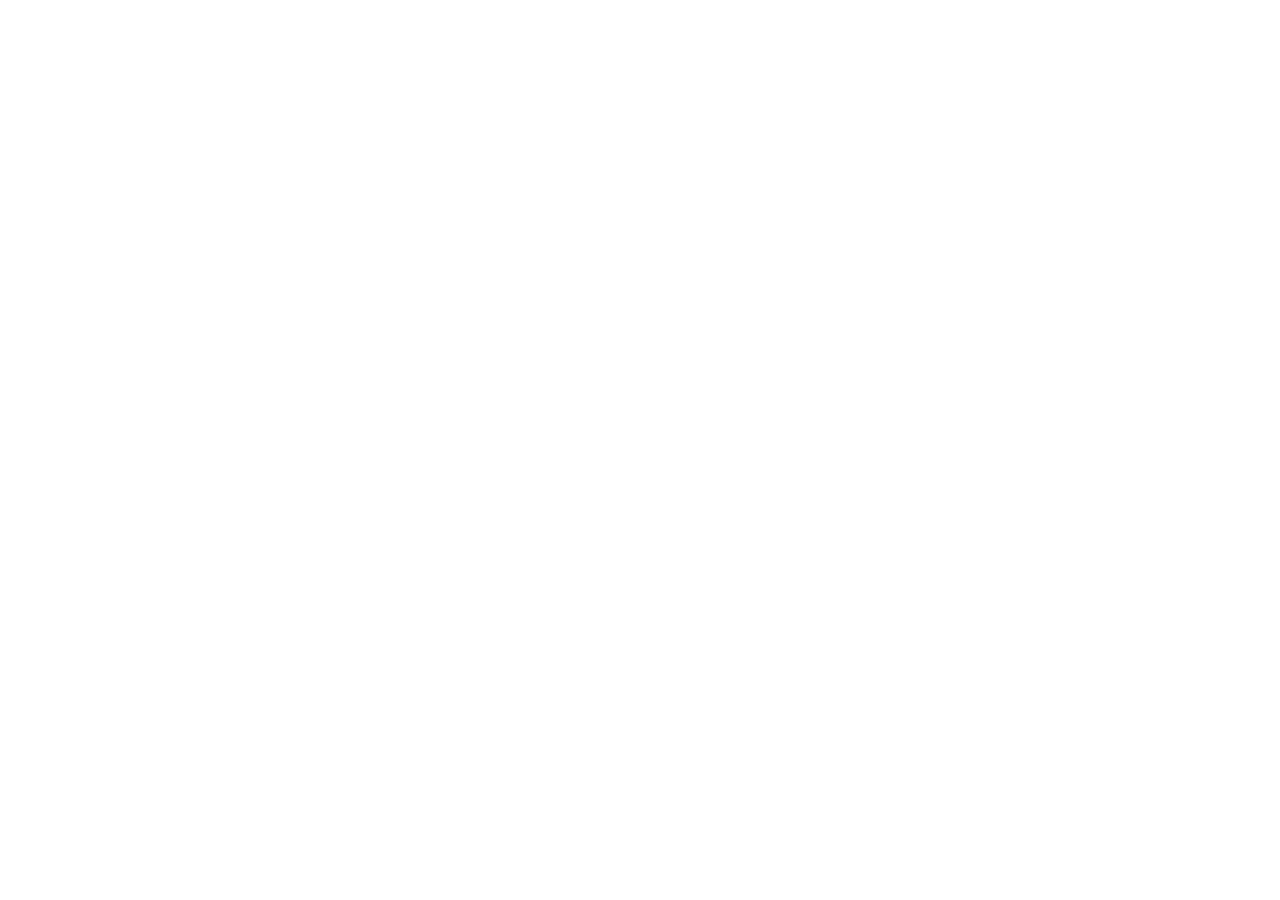
==== commit 2afae1c8: "Fix GitHub Pages asset paths" ====
--- a/index.html
+++ b/index.html
@@ -5,8 +5,8 @@
     <meta name="viewport" content="width=device-width, initial-scale=1.0" />
     <meta name="theme-color" content="#6d36c8" />
     <title>SmartCanteen+</title>
-    <script type="module" crossorigin src="/assets/index-BUdzthE3.js"></script>
-    <link rel="stylesheet" crossorigin href="/assets/index-DDewKXZe.css">
+    <script type="module" crossorigin src="/SmartCanteen-Plus-Demo/assets/index-C2CL56dM.js"></script>
+    <link rel="stylesheet" crossorigin href="/SmartCanteen-Plus-Demo/assets/index-DDewKXZe.css">
   </head>
   <body>
     <div id="root"></div>
